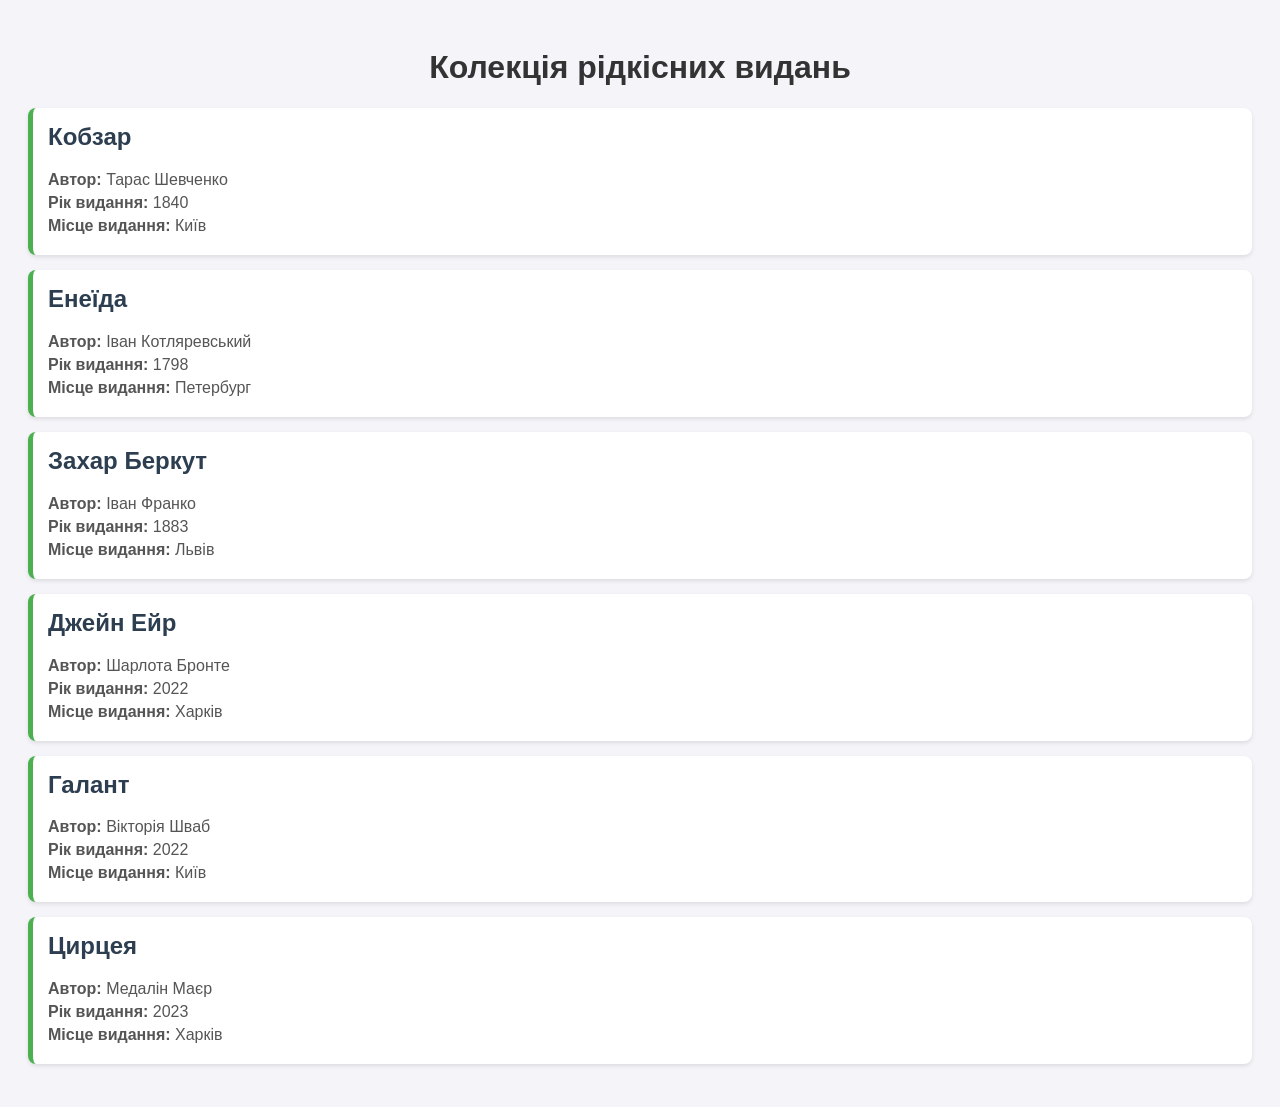
==== index.html @ ea6a44f8 "Додано генератор сайту та створено index.html" ====
<!DOCTYPE html>
<html lang="uk">
<head>
    <meta charset="UTF-8">
    <title>Цифровий архів</title>
    <style>
        body { font-family: Arial, sans-serif; background-color: #f4f4f9; padding: 20px; }
        h1 { text-align: center; color: #333; }
        /* Дизайн нашої каталожної картки */
        .card { 
            background: white; 
            border-radius: 8px; 
            padding: 15px; 
            margin-bottom: 15px; 
            box-shadow: 0 2px 4px rgba(0,0,0,0.1); 
            border-left: 5px solid #4CAF50; /* Зелена смужка зліва */
        }
        .card h2 { margin-top: 0; color: #2c3e50; }
        .meta { color: #555; margin: 5px 0; }
    </style>
</head>
<body>
    <h1>Колекція рідкісних видань</h1>

    <div class="card">
        <h2>Кобзар</h2>
        <p class="meta"><strong>Автор:</strong> Тарас Шевченко</p>
        <p class="meta"><strong>Рік видання:</strong> 1840</p>
        <p class="meta"><strong>Місце видання:</strong> Київ</p>
    </div>
    
    <div class="card">
        <h2>Енеїда</h2>
        <p class="meta"><strong>Автор:</strong> Іван Котляревський</p>
        <p class="meta"><strong>Рік видання:</strong> 1798</p>
        <p class="meta"><strong>Місце видання:</strong> Петербург</p>
    </div>
    
    <div class="card">
        <h2>Захар Беркут</h2>
        <p class="meta"><strong>Автор:</strong> Іван Франко</p>
        <p class="meta"><strong>Рік видання:</strong> 1883</p>
        <p class="meta"><strong>Місце видання:</strong> Львів</p>
    </div>
    
    <div class="card">
        <h2>Джейн Ейр</h2>
        <p class="meta"><strong>Автор:</strong> Шарлота Бронте</p>
        <p class="meta"><strong>Рік видання:</strong> 2022</p>
        <p class="meta"><strong>Місце видання:</strong> Харків</p>
    </div>
    
    <div class="card">
        <h2>Галант</h2>
        <p class="meta"><strong>Автор:</strong> Вікторія Шваб</p>
        <p class="meta"><strong>Рік видання:</strong> 2022</p>
        <p class="meta"><strong>Місце видання:</strong> Київ</p>
    </div>
    
    <div class="card">
        <h2>Цирцея</h2>
        <p class="meta"><strong>Автор:</strong> Медалін Маєр</p>
        <p class="meta"><strong>Рік видання:</strong> 2023</p>
        <p class="meta"><strong>Місце видання:</strong> Харків</p>
    </div>
    
</body>
</html>
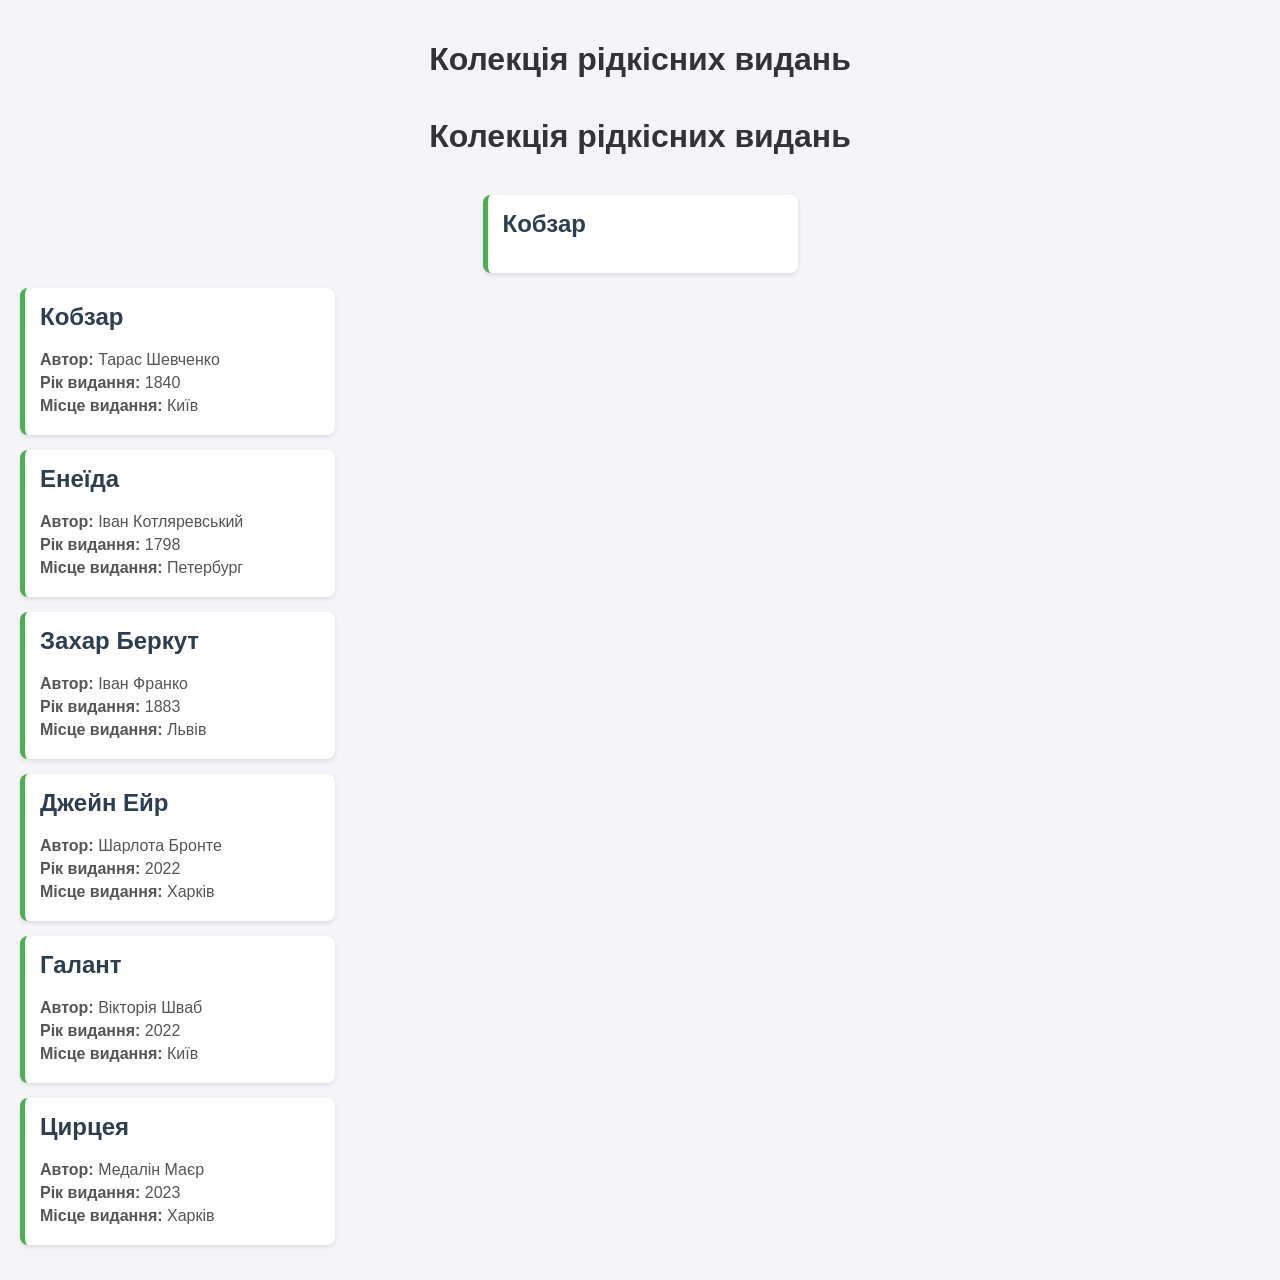
==== commit 7bc0c598: "Додано CSS-дизайн та налаштовано Flexbox-галерею" ====
--- a/index.html
+++ b/index.html
@@ -2,6 +2,11 @@
 <!DOCTYPE html>
 <html lang="uk">
 <head>
+    <head>
+    <meta charset="UTF-8">
+    <title>Цифровий архів: [Прізвище]</title>
+    <link rel="stylesheet" href="style.css">
+</head>
     <meta charset="UTF-8">
     <title>Цифровий архів</title>
     <style>
@@ -22,7 +27,14 @@
 </head>
 <body>
     <h1>Колекція рідкісних видань</h1>
-
+<body>
+    <h1>Колекція рідкісних видань</h1>
+    <div class="gallery">
+        <div class="card">
+            <h2>Кобзар</h2>
+        </div>
+    </div> 
+</body>
     <div class="card">
         <h2>Кобзар</h2>
         <p class="meta"><strong>Автор:</strong> Тарас Шевченко</p>
--- a/style.css
+++ b/style.css
@@ -0,0 +1,42 @@
+/* Глобальний дизайн сторінки */
+body {
+    background-color: #f4f7f6; /* Світлий фон для читабельності */
+    font-family: 'Segoe UI', Tahoma, Geneva, Verdana, sans-serif; /* 
+Шрифт без зарубок */
+    color: #333333; /* Темно-сірий колір тексту */
+    margin: 0; /* Видалення стандартних відступів браузера */
+    padding: 20px; /* Внутрішні відступи сторінки */
+}
+/* Стилізація головного заголовка */
+h1 {
+    text-align: center; /* Вирівнювання тексту по центру */
+    color: #2c3e50; /* Глибокий синьо-сірий колір */
+    margin-bottom: 40px; /* Відступ знизу для відокремлення від карток 
+*/
+}
+/* Базовий дизайн картки */
+.card {
+    background-color: white; /* Білий фон */
+    width: 280px; /* Фіксована ширина */
+    padding: 20px; /* Внутрішні відступи */
+    border-radius: 10px; /* М'яке заокруглення кутів */
+    border-left: 6px solid #4CAF50; /* Декоративна зелена смужка зліва 
+*/
+    
+    /* Додавання візуального об'єму */
+    box-shadow: 0 4px 8px rgba(0, 0, 0, 0.1); /* Легка базова тінь */
+    transition: 0.3s; /* Плавність анімації (зміни станів) */
+}
+/* Ефект при наведенні мишки */
+.card:hover {
+    box-shadow: 0 12px 20px rgba(0, 0, 0, 0.15); /* Посилена тінь */
+    transform: translateY(-8px); /* Зсув картки по осі Y (вертикалі) 
+вгору на 8 пікселів */
+}
+/* Налаштування контейнера галереї */
+.gallery {
+    display: flex; /* Вмикає режим гнучкої сітки */
+    justify-content: center; /* Вирівнює елементи по центру сторінки */
+    gap: 20px; /* Встановлює відстань між картками */
+    flex-wrap: wrap; /* Дозволяє перенесення карток на новий рядок */
+}
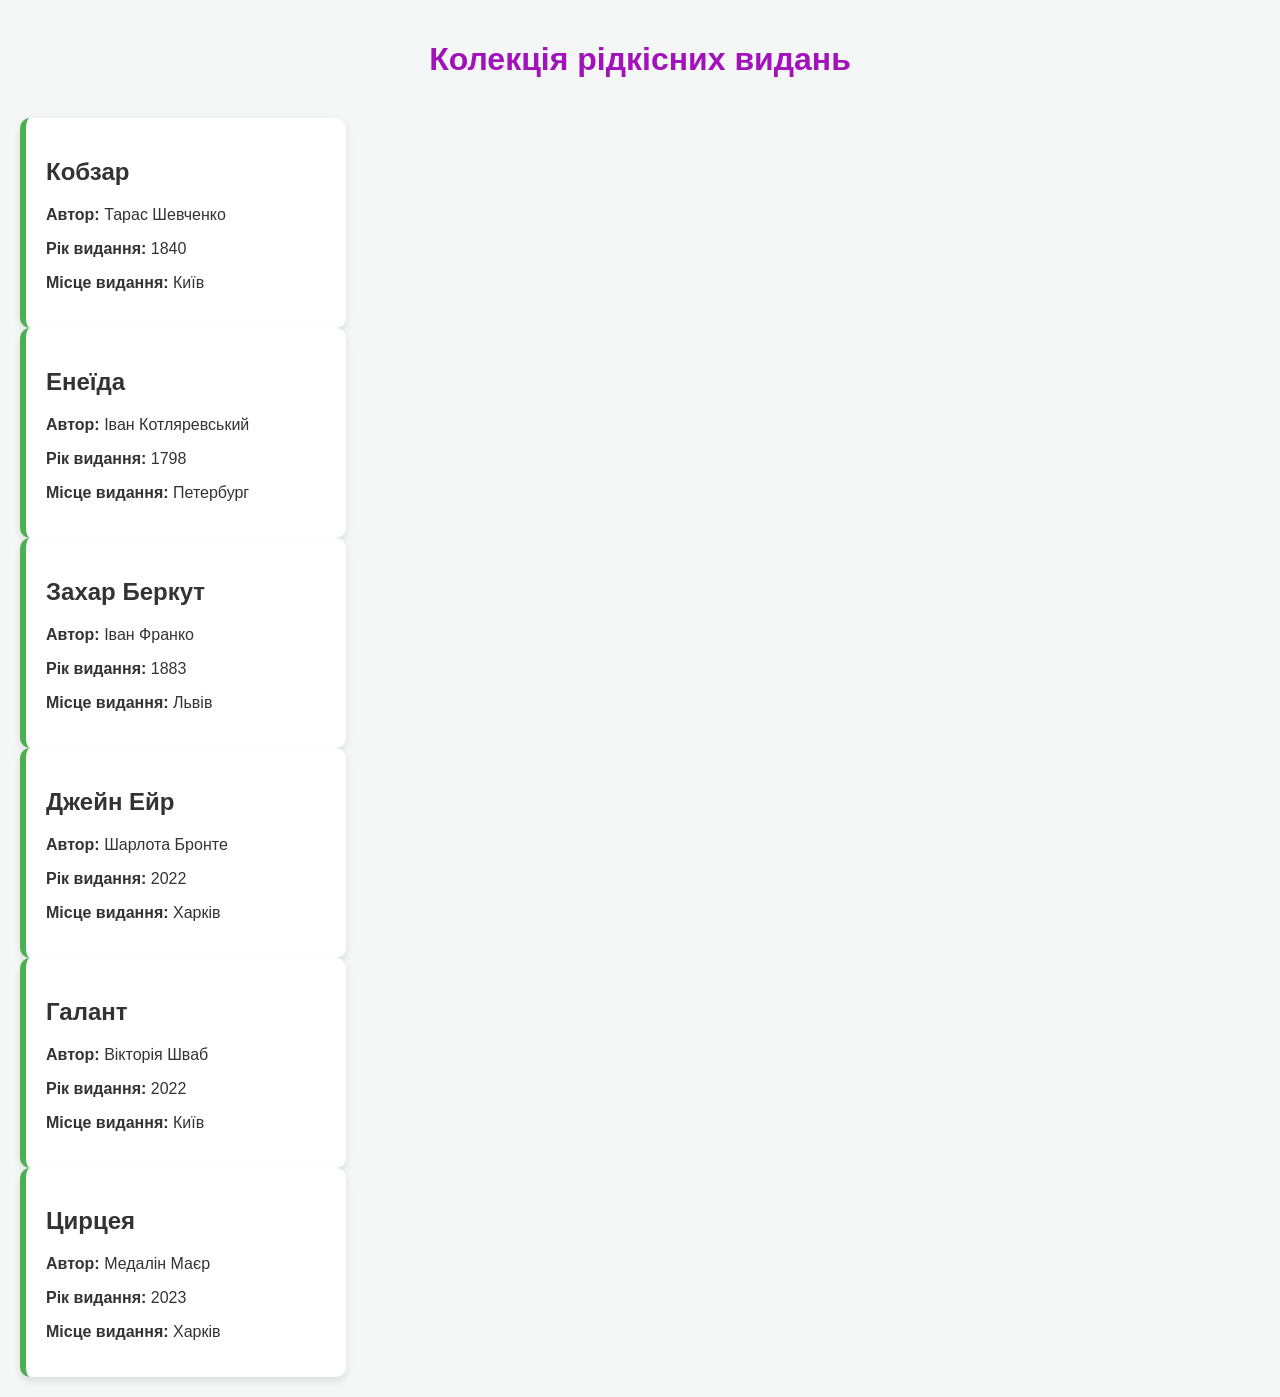
==== commit e13f8c5d: "Додано CSS-дизайн та налаштовано Flexbox-галерею" ====
--- a/index.html
+++ b/index.html
@@ -2,39 +2,13 @@
 <!DOCTYPE html>
 <html lang="uk">
 <head>
-    <head>
-    <meta charset="UTF-8">
-    <title>Цифровий архів: [Прізвище]</title>
-    <link rel="stylesheet" href="style.css">
-</head>
     <meta charset="UTF-8">
     <title>Цифровий архів</title>
-    <style>
-        body { font-family: Arial, sans-serif; background-color: #f4f4f9; padding: 20px; }
-        h1 { text-align: center; color: #333; }
-        /* Дизайн нашої каталожної картки */
-        .card { 
-            background: white; 
-            border-radius: 8px; 
-            padding: 15px; 
-            margin-bottom: 15px; 
-            box-shadow: 0 2px 4px rgba(0,0,0,0.1); 
-            border-left: 5px solid #4CAF50; /* Зелена смужка зліва */
-        }
-        .card h2 { margin-top: 0; color: #2c3e50; }
-        .meta { color: #555; margin: 5px 0; }
-    </style>
+    <link rel="stylesheet" href="style.css">
 </head>
 <body>
     <h1>Колекція рідкісних видань</h1>
-<body>
-    <h1>Колекція рідкісних видань</h1>
-    <div class="gallery">
-        <div class="card">
-            <h2>Кобзар</h2>
-        </div>
-    </div> 
-</body>
+
     <div class="card">
         <h2>Кобзар</h2>
         <p class="meta"><strong>Автор:</strong> Тарас Шевченко</p>
--- a/style.css
+++ b/style.css
@@ -10,7 +10,7 @@
 /* Стилізація головного заголовка */
 h1 {
     text-align: center; /* Вирівнювання тексту по центру */
-    color: #2c3e50; /* Глибокий синьо-сірий колір */
+    color: #a212bb; /* Глибокий синьо-сірий колір */
     margin-bottom: 40px; /* Відступ знизу для відокремлення від карток 
 */
 }
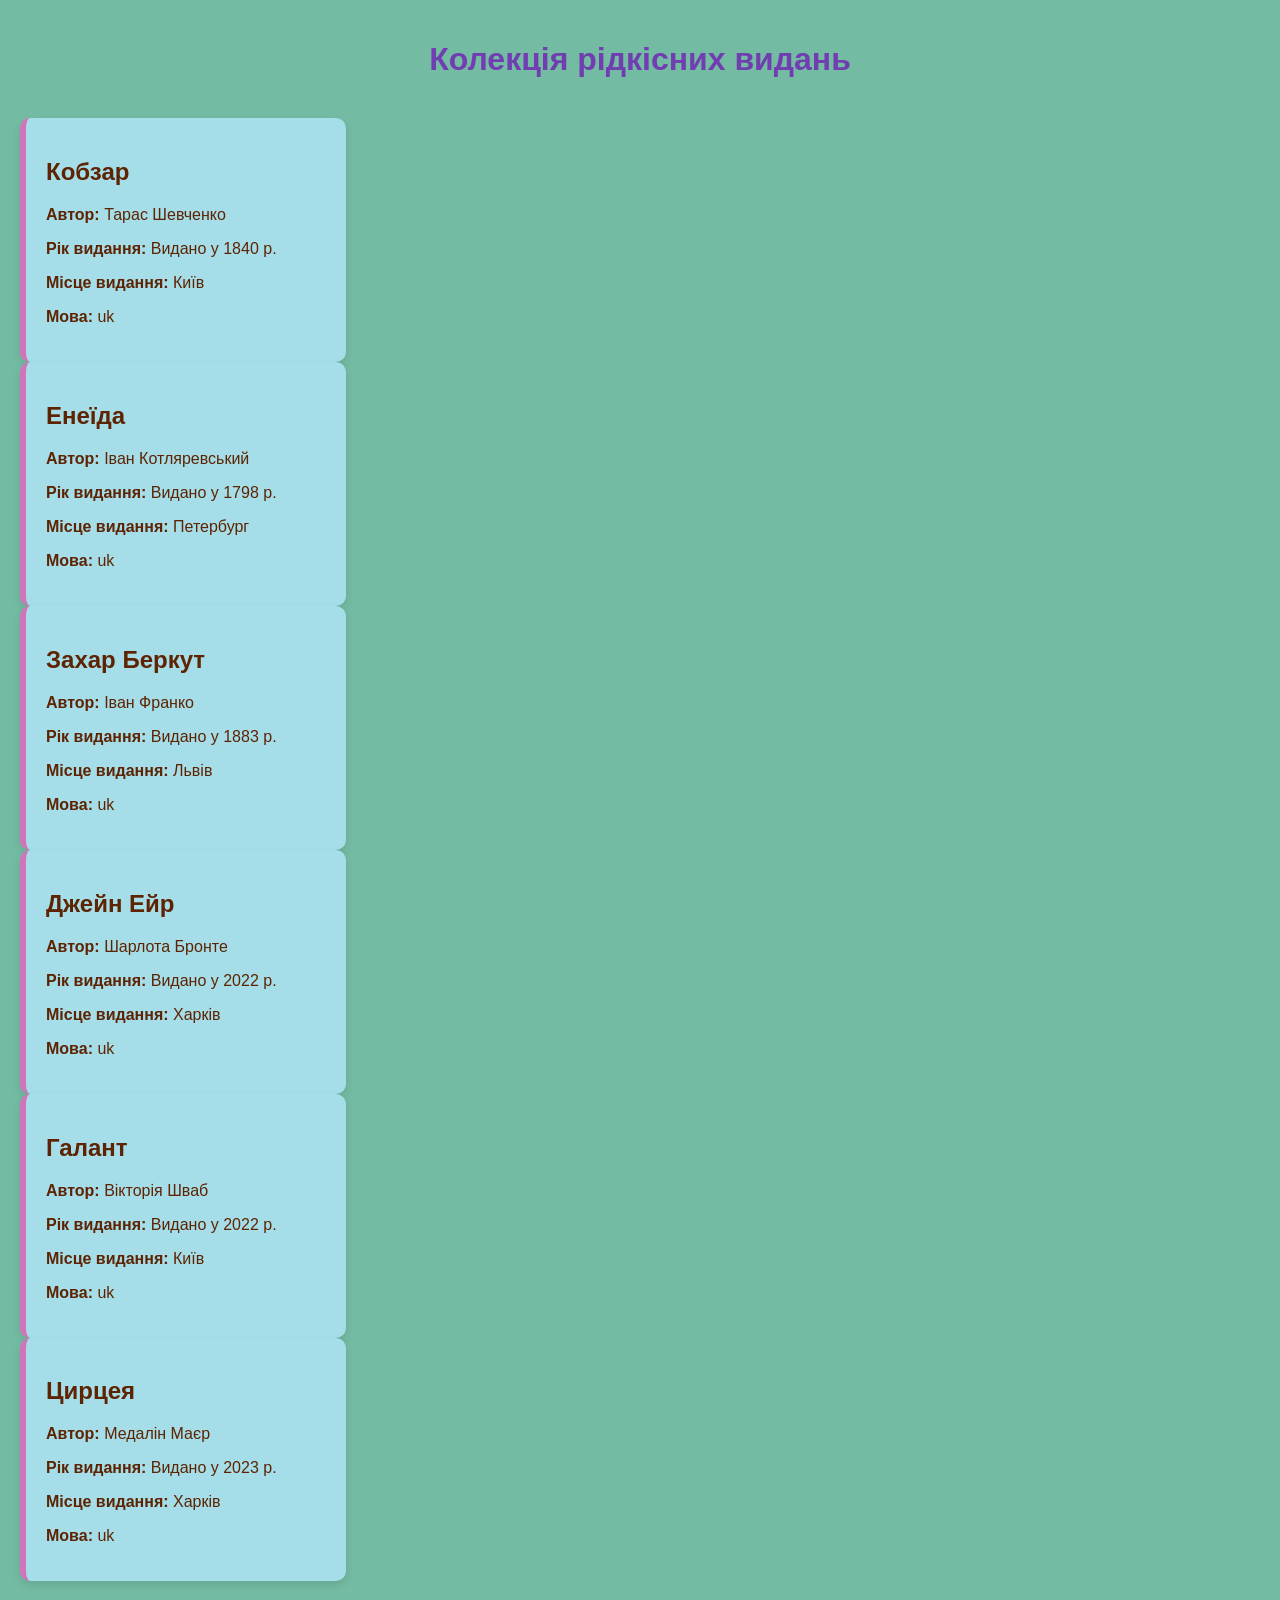
==== commit 7de03d74: "Додано CSS-дизайн та налаштовано Flexbox-галерею" ====
--- a/index.html
+++ b/index.html
@@ -12,43 +12,55 @@
     <div class="card">
         <h2>Кобзар</h2>
         <p class="meta"><strong>Автор:</strong> Тарас Шевченко</p>
-        <p class="meta"><strong>Рік видання:</strong> 1840</p>
+        <p class="meta"><strong>Рік видання:</strong> Видано у 1840 р.</p
         <p class="meta"><strong>Місце видання:</strong> Київ</p>
+        <p class="meta"><strong>Мова:</strong> uk</p>
+        
     </div>
     
     <div class="card">
         <h2>Енеїда</h2>
         <p class="meta"><strong>Автор:</strong> Іван Котляревський</p>
-        <p class="meta"><strong>Рік видання:</strong> 1798</p>
+        <p class="meta"><strong>Рік видання:</strong> Видано у 1798 р.</p
         <p class="meta"><strong>Місце видання:</strong> Петербург</p>
+        <p class="meta"><strong>Мова:</strong> uk</p>
+        
     </div>
     
     <div class="card">
         <h2>Захар Беркут</h2>
         <p class="meta"><strong>Автор:</strong> Іван Франко</p>
-        <p class="meta"><strong>Рік видання:</strong> 1883</p>
+        <p class="meta"><strong>Рік видання:</strong> Видано у 1883 р.</p
         <p class="meta"><strong>Місце видання:</strong> Львів</p>
+        <p class="meta"><strong>Мова:</strong> uk</p>
+        
     </div>
     
     <div class="card">
         <h2>Джейн Ейр</h2>
         <p class="meta"><strong>Автор:</strong> Шарлота Бронте</p>
-        <p class="meta"><strong>Рік видання:</strong> 2022</p>
+        <p class="meta"><strong>Рік видання:</strong> Видано у 2022 р.</p
         <p class="meta"><strong>Місце видання:</strong> Харків</p>
+        <p class="meta"><strong>Мова:</strong> uk</p>
+        
     </div>
     
     <div class="card">
         <h2>Галант</h2>
         <p class="meta"><strong>Автор:</strong> Вікторія Шваб</p>
-        <p class="meta"><strong>Рік видання:</strong> 2022</p>
+        <p class="meta"><strong>Рік видання:</strong> Видано у 2022 р.</p
         <p class="meta"><strong>Місце видання:</strong> Київ</p>
+        <p class="meta"><strong>Мова:</strong> uk</p>
+        
     </div>
     
     <div class="card">
         <h2>Цирцея</h2>
         <p class="meta"><strong>Автор:</strong> Медалін Маєр</p>
-        <p class="meta"><strong>Рік видання:</strong> 2023</p>
+        <p class="meta"><strong>Рік видання:</strong> Видано у 2023 р.</p
         <p class="meta"><strong>Місце видання:</strong> Харків</p>
+        <p class="meta"><strong>Мова:</strong> uk</p>
+        
     </div>
     
 </body>
--- a/style.css
+++ b/style.css
@@ -1,26 +1,26 @@
 /* Глобальний дизайн сторінки */
 body {
-    background-color: #f4f7f6; /* Світлий фон для читабельності */
+    background-color: #74bba3; /* Світлий фон для читабельності */
     font-family: 'Segoe UI', Tahoma, Geneva, Verdana, sans-serif; /* 
 Шрифт без зарубок */
-    color: #333333; /* Темно-сірий колір тексту */
+    color: #5d2302; /* Темно-сірий колір тексту */
     margin: 0; /* Видалення стандартних відступів браузера */
     padding: 20px; /* Внутрішні відступи сторінки */
 }
 /* Стилізація головного заголовка */
 h1 {
     text-align: center; /* Вирівнювання тексту по центру */
-    color: #a212bb; /* Глибокий синьо-сірий колір */
+    color: #703eb1; /* Глибокий синьо-сірий колір */
     margin-bottom: 40px; /* Відступ знизу для відокремлення від карток 
 */
 }
 /* Базовий дизайн картки */
 .card {
-    background-color: white; /* Білий фон */
+    background-color: rgb(165, 222, 232); /* Білий фон */
     width: 280px; /* Фіксована ширина */
     padding: 20px; /* Внутрішні відступи */
     border-radius: 10px; /* М'яке заокруглення кутів */
-    border-left: 6px solid #4CAF50; /* Декоративна зелена смужка зліва 
+    border-left: 6px solid #d274bb; /* Декоративна зелена смужка зліва 
 */
     
     /* Додавання візуального об'єму */
@@ -30,8 +30,9 @@
 /* Ефект при наведенні мишки */
 .card:hover {
     box-shadow: 0 12px 20px rgba(0, 0, 0, 0.15); /* Посилена тінь */
-    transform: translateY(-8px); /* Зсув картки по осі Y (вертикалі) 
-вгору на 8 пікселів */
+    transform: translateY(-8px); /* Зсув картки по осі Y (вертикалі) вгору на 8 пікселів */
+    transform: scale(1.05)
+
 }
 /* Налаштування контейнера галереї */
 .gallery {
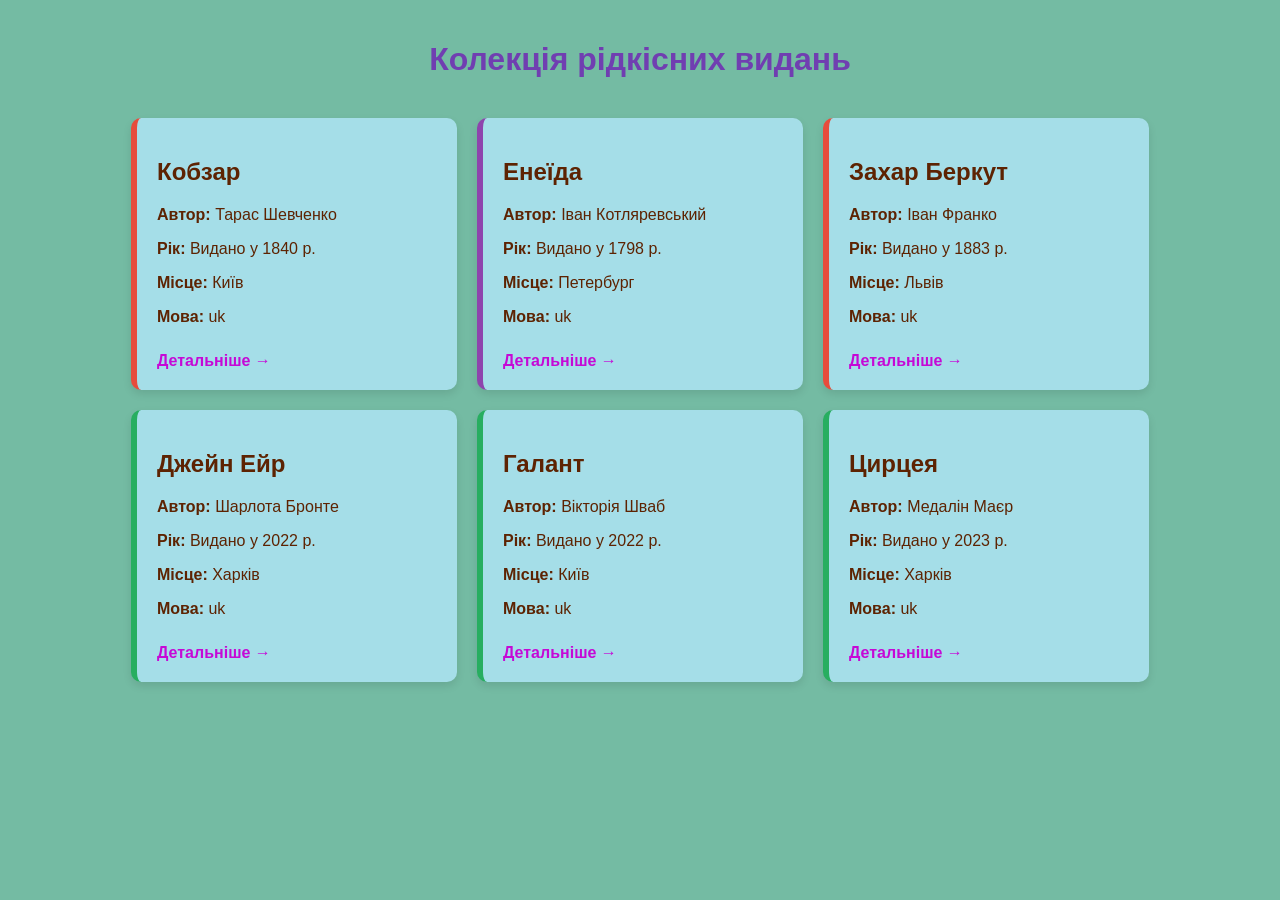
==== commit 17955492: "Додано детальні сторінки книг" ====
--- a/index.html
+++ b/index.html
@@ -1,4 +1,3 @@
-
 <!DOCTYPE html>
 <html lang="uk">
 <head>
@@ -8,60 +7,62 @@
 </head>
 <body>
     <h1>Колекція рідкісних видань</h1>
+    <div class="gallery">
 
-    <div class="card">
-        <h2>Кобзар</h2>
-        <p class="meta"><strong>Автор:</strong> Тарас Шевченко</p>
-        <p class="meta"><strong>Рік видання:</strong> Видано у 1840 р.</p
-        <p class="meta"><strong>Місце видання:</strong> Київ</p>
-        <p class="meta"><strong>Мова:</strong> uk</p>
-        
+        <div class="card" style="border-left-color: #e74c3c;">
+            <h2>Кобзар</h2>
+            <p><strong>Автор:</strong> Тарас Шевченко</p>
+            <p><strong>Рік:</strong> Видано у 1840 р.</p>
+            <p><strong>Місце:</strong> Київ</p>
+            <p><strong>Мова:</strong> uk</p>
+            <a href="book_1.html">Детальніше →</a>
+        </div>
+    
+        <div class="card" style="border-left-color: #8e44ad;">
+            <h2>Енеїда</h2>
+            <p><strong>Автор:</strong> Іван Котляревський</p>
+            <p><strong>Рік:</strong> Видано у 1798 р.</p>
+            <p><strong>Місце:</strong> Петербург</p>
+            <p><strong>Мова:</strong> uk</p>
+            <a href="book_2.html">Детальніше →</a>
+        </div>
+    
+        <div class="card" style="border-left-color: #e74c3c;">
+            <h2>Захар Беркут</h2>
+            <p><strong>Автор:</strong> Іван Франко</p>
+            <p><strong>Рік:</strong> Видано у 1883 р.</p>
+            <p><strong>Місце:</strong> Львів</p>
+            <p><strong>Мова:</strong> uk</p>
+            <a href="book_3.html">Детальніше →</a>
+        </div>
+    
+        <div class="card" style="border-left-color: #27ae60;">
+            <h2>Джейн Ейр</h2>
+            <p><strong>Автор:</strong> Шарлота Бронте</p>
+            <p><strong>Рік:</strong> Видано у 2022 р.</p>
+            <p><strong>Місце:</strong> Харків</p>
+            <p><strong>Мова:</strong> uk</p>
+            <a href="book_4.html">Детальніше →</a>
+        </div>
+    
+        <div class="card" style="border-left-color: #27ae60;">
+            <h2>Галант</h2>
+            <p><strong>Автор:</strong> Вікторія Шваб</p>
+            <p><strong>Рік:</strong> Видано у 2022 р.</p>
+            <p><strong>Місце:</strong> Київ</p>
+            <p><strong>Мова:</strong> uk</p>
+            <a href="book_5.html">Детальніше →</a>
+        </div>
+    
+        <div class="card" style="border-left-color: #27ae60;">
+            <h2>Цирцея</h2>
+            <p><strong>Автор:</strong> Медалін Маєр</p>
+            <p><strong>Рік:</strong> Видано у 2023 р.</p>
+            <p><strong>Місце:</strong> Харків</p>
+            <p><strong>Мова:</strong> uk</p>
+            <a href="book_6.html">Детальніше →</a>
+        </div>
+    
     </div>
-    
-    <div class="card">
-        <h2>Енеїда</h2>
-        <p class="meta"><strong>Автор:</strong> Іван Котляревський</p>
-        <p class="meta"><strong>Рік видання:</strong> Видано у 1798 р.</p
-        <p class="meta"><strong>Місце видання:</strong> Петербург</p>
-        <p class="meta"><strong>Мова:</strong> uk</p>
-        
-    </div>
-    
-    <div class="card">
-        <h2>Захар Беркут</h2>
-        <p class="meta"><strong>Автор:</strong> Іван Франко</p>
-        <p class="meta"><strong>Рік видання:</strong> Видано у 1883 р.</p
-        <p class="meta"><strong>Місце видання:</strong> Львів</p>
-        <p class="meta"><strong>Мова:</strong> uk</p>
-        
-    </div>
-    
-    <div class="card">
-        <h2>Джейн Ейр</h2>
-        <p class="meta"><strong>Автор:</strong> Шарлота Бронте</p>
-        <p class="meta"><strong>Рік видання:</strong> Видано у 2022 р.</p
-        <p class="meta"><strong>Місце видання:</strong> Харків</p>
-        <p class="meta"><strong>Мова:</strong> uk</p>
-        
-    </div>
-    
-    <div class="card">
-        <h2>Галант</h2>
-        <p class="meta"><strong>Автор:</strong> Вікторія Шваб</p>
-        <p class="meta"><strong>Рік видання:</strong> Видано у 2022 р.</p
-        <p class="meta"><strong>Місце видання:</strong> Київ</p>
-        <p class="meta"><strong>Мова:</strong> uk</p>
-        
-    </div>
-    
-    <div class="card">
-        <h2>Цирцея</h2>
-        <p class="meta"><strong>Автор:</strong> Медалін Маєр</p>
-        <p class="meta"><strong>Рік видання:</strong> Видано у 2023 р.</p
-        <p class="meta"><strong>Місце видання:</strong> Харків</p>
-        <p class="meta"><strong>Мова:</strong> uk</p>
-        
-    </div>
-    
 </body>
 </html>
--- a/style.css
+++ b/style.css
@@ -40,4 +40,35 @@
     justify-content: center; /* Вирівнює елементи по центру сторінки */
     gap: 20px; /* Встановлює відстань між картками */
     flex-wrap: wrap; /* Дозволяє перенесення карток на новий рядок */
-}+}
+/* Стиль для детальної сторінки книги */
+.detail-card {
+    background: white;
+    max-width: 700px;
+    margin: 40px auto;
+    padding: 30px;
+    border-radius: 10px;
+    border-left: 6px solid #27ae60;
+    box-shadow: 0 4px 12px rgba(0,0,0,0.1);
+}
+
+/* Мітка [Антикваріат] */
+.badge {
+    background-color: #e74c3c;
+    color: white;
+    font-size: 0.75em;
+    padding: 2px 8px;
+    border-radius: 4px;
+    vertical-align: middle;
+    margin-left: 8px;
+}
+
+/* Посилання «Детальніше» на картці каталогу */
+.card a {
+    display: inline-block;
+    margin-top: 10px;
+    color: #c509d6;
+    text-decoration: none;
+    font-weight: bold;
+}
+.card a:hover { text-decoration: underline; }
